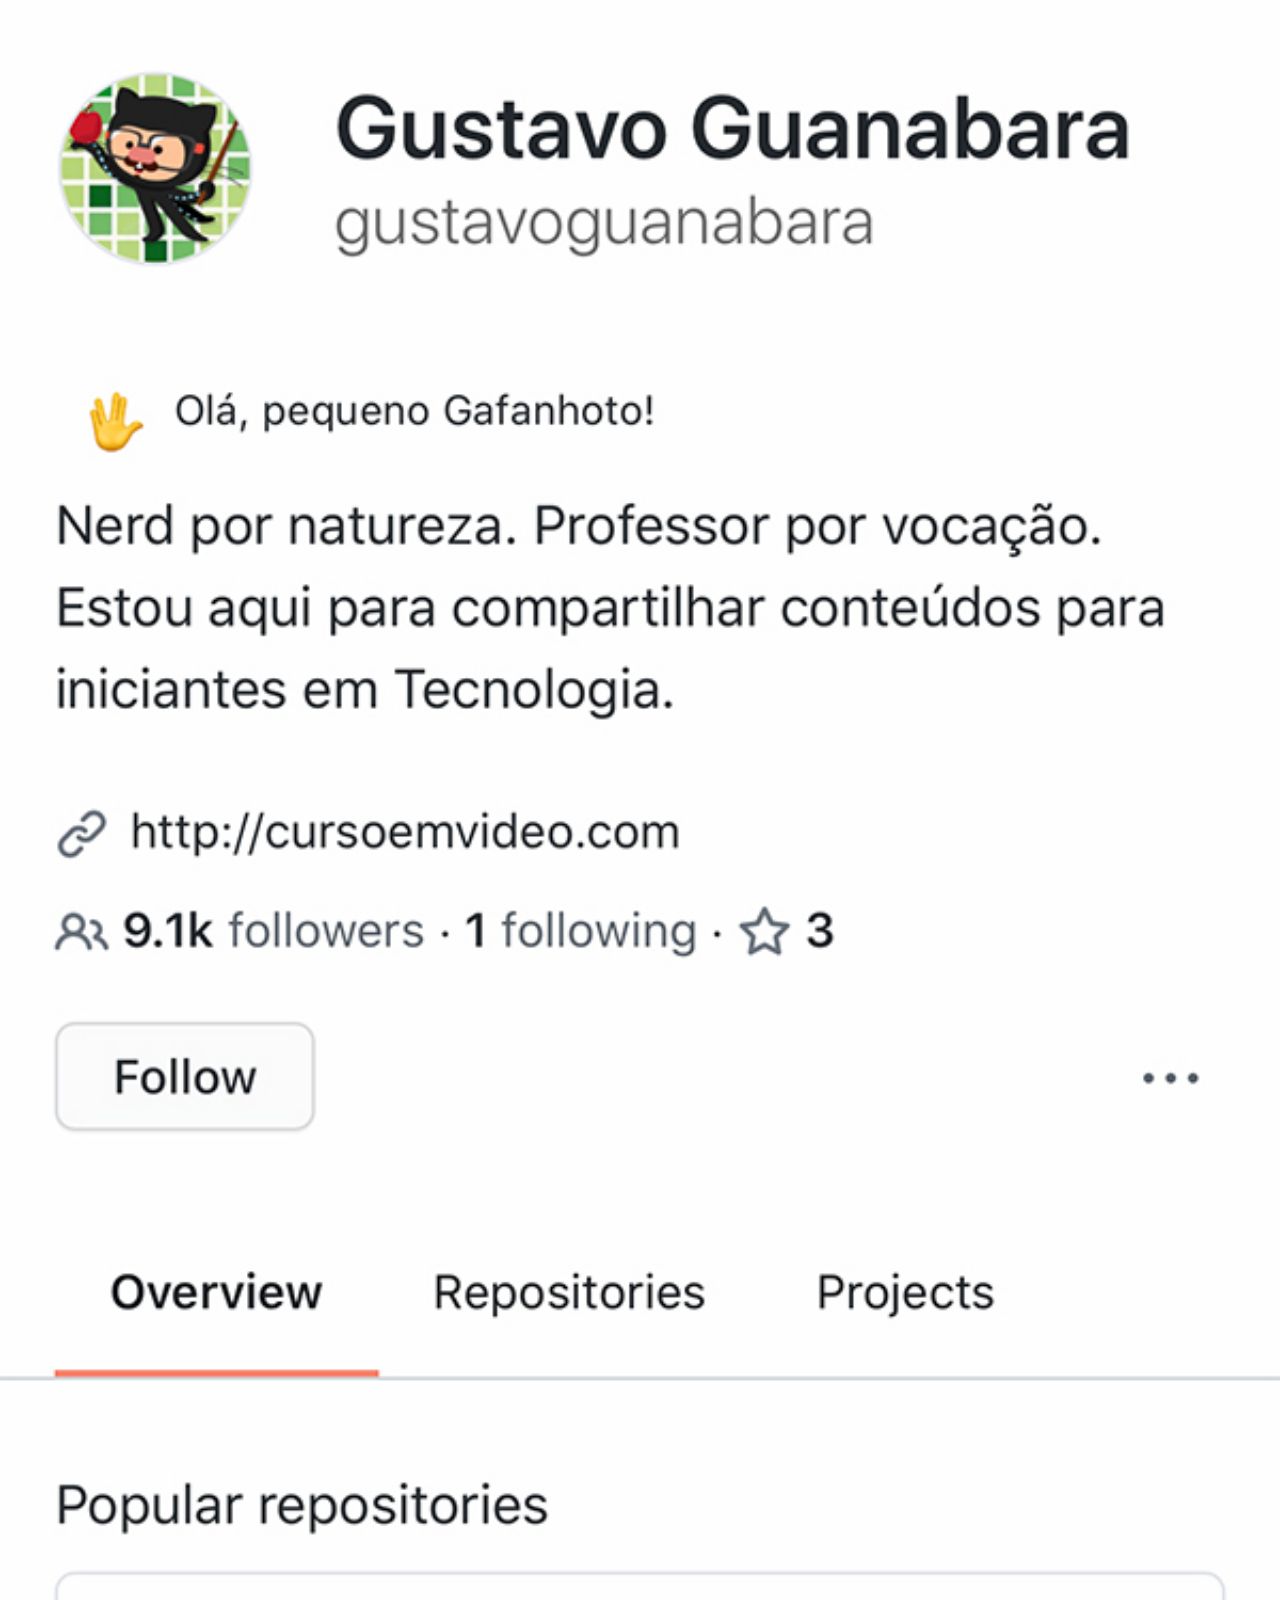
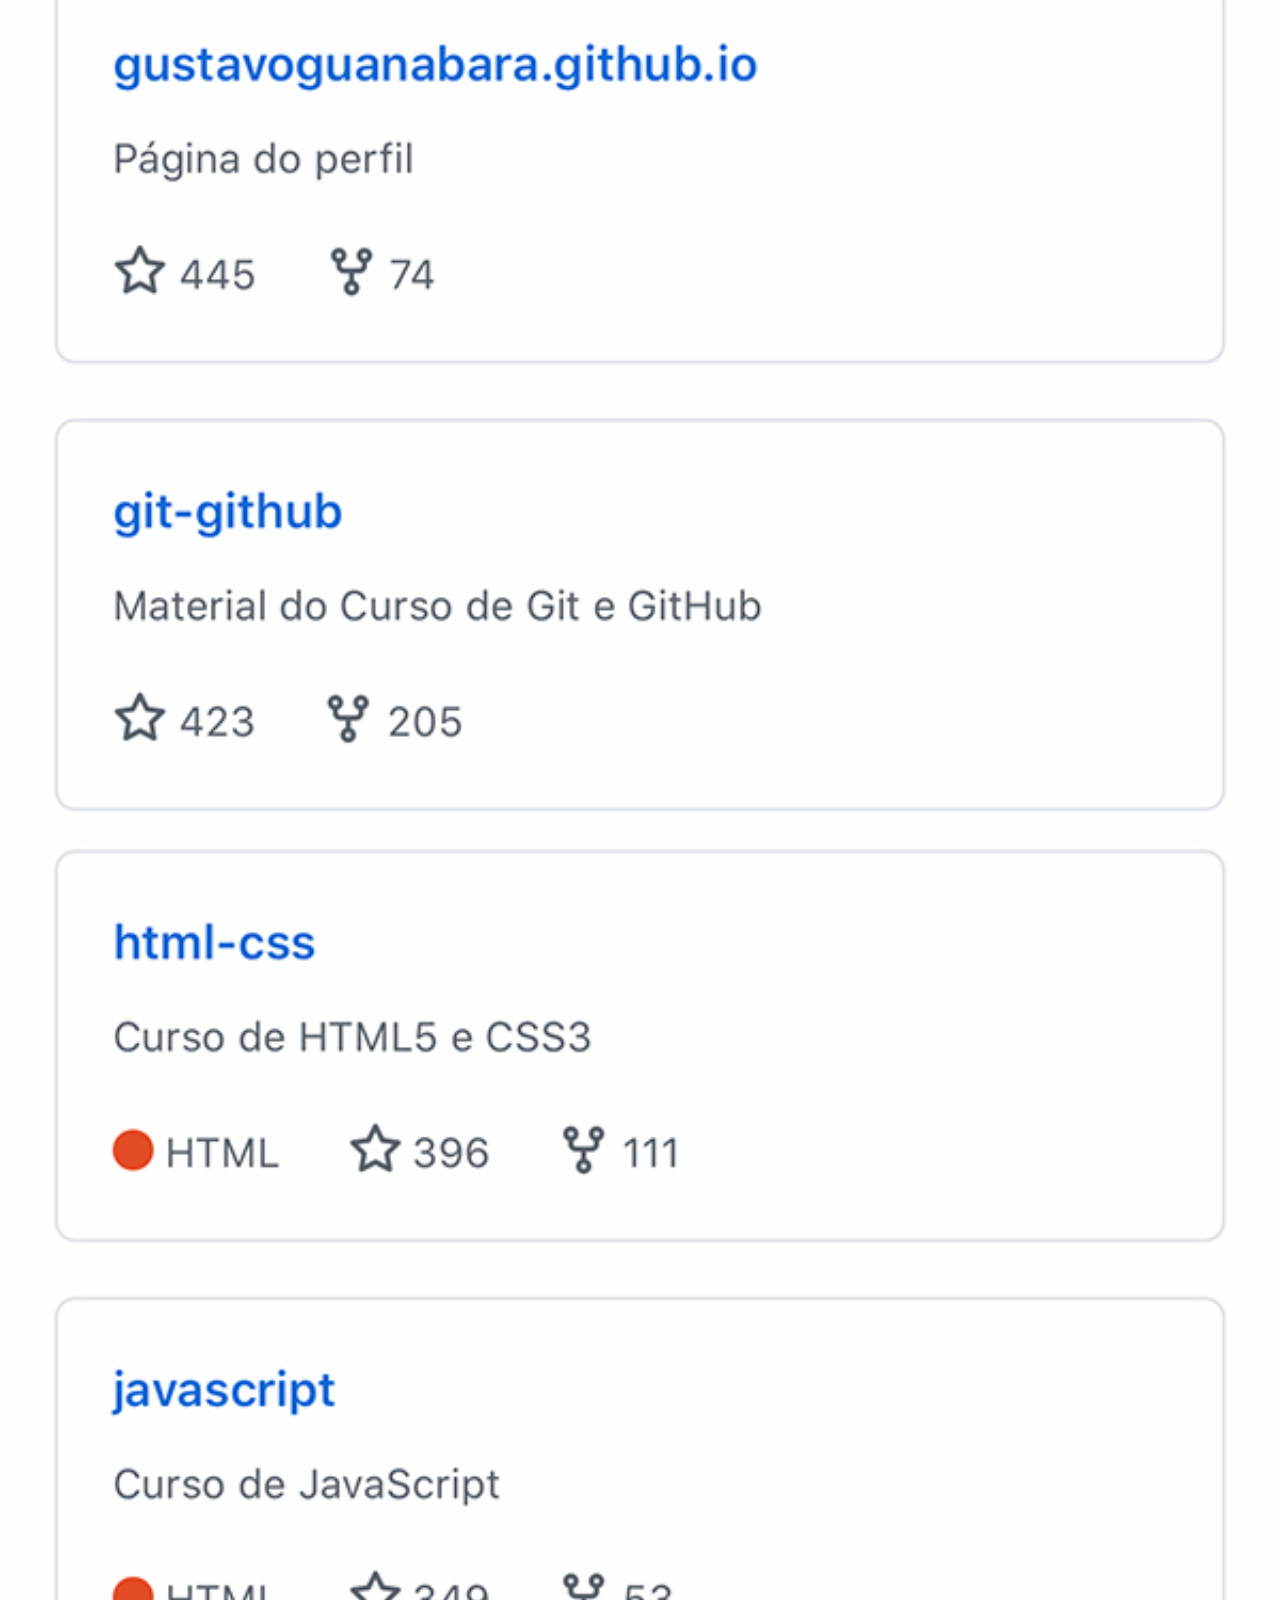
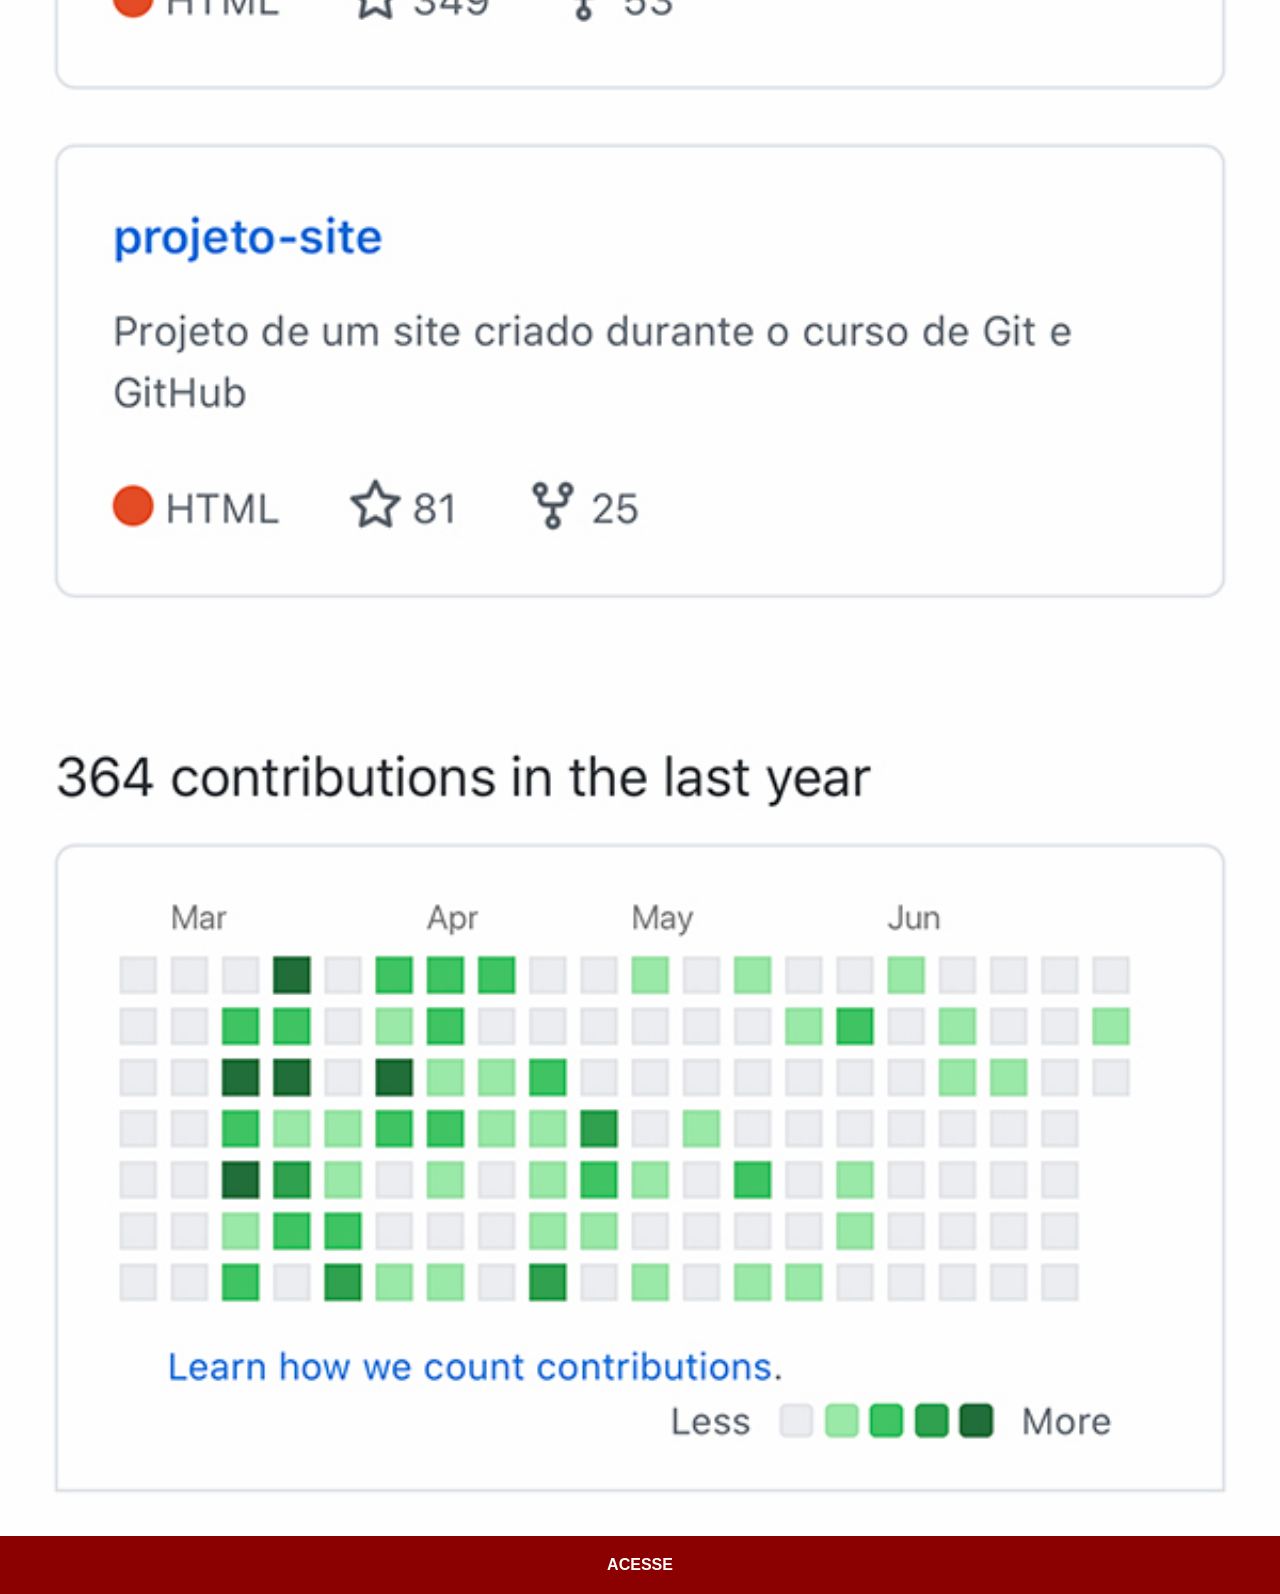
==== paginas/github.html @ a0c8f74c "Páginas colocadas" ====
<!DOCTYPE html>
<html lang="en">
<head>
    <meta charset="UTF-8">
    <meta name="viewport" content="width=device-width, initial-scale=1.0">
    <title>Document</title>
    <link rel="stylesheet" href="../estilos/social.css">
</head>
<body>
    <img src="../imagens/tela-github.jpg" alt="">
    <a href="https://github.com/gustavoguanabara" target="_blank">Acesse</a>
</body>
</html>
---- estilos/social.css ----
* {
    padding: 0px;
    margin: 0px;
    font-family: Arial, Helvetica, sans-serif;
}

::-webkit-scrollbar {
    width: 0px;
    height: 0px;
}

img {
    width: 100vw;
}

a {
    display: block;
    background-color: darkred;
    color: white;
    padding: 20px;
    text-align: center;
    font-weight: bolder;
    text-decoration: none;
    text-transform: uppercase;
}

a:hover {
    text-decoration: underline;
    transition: text-decoration 0.5s;
}
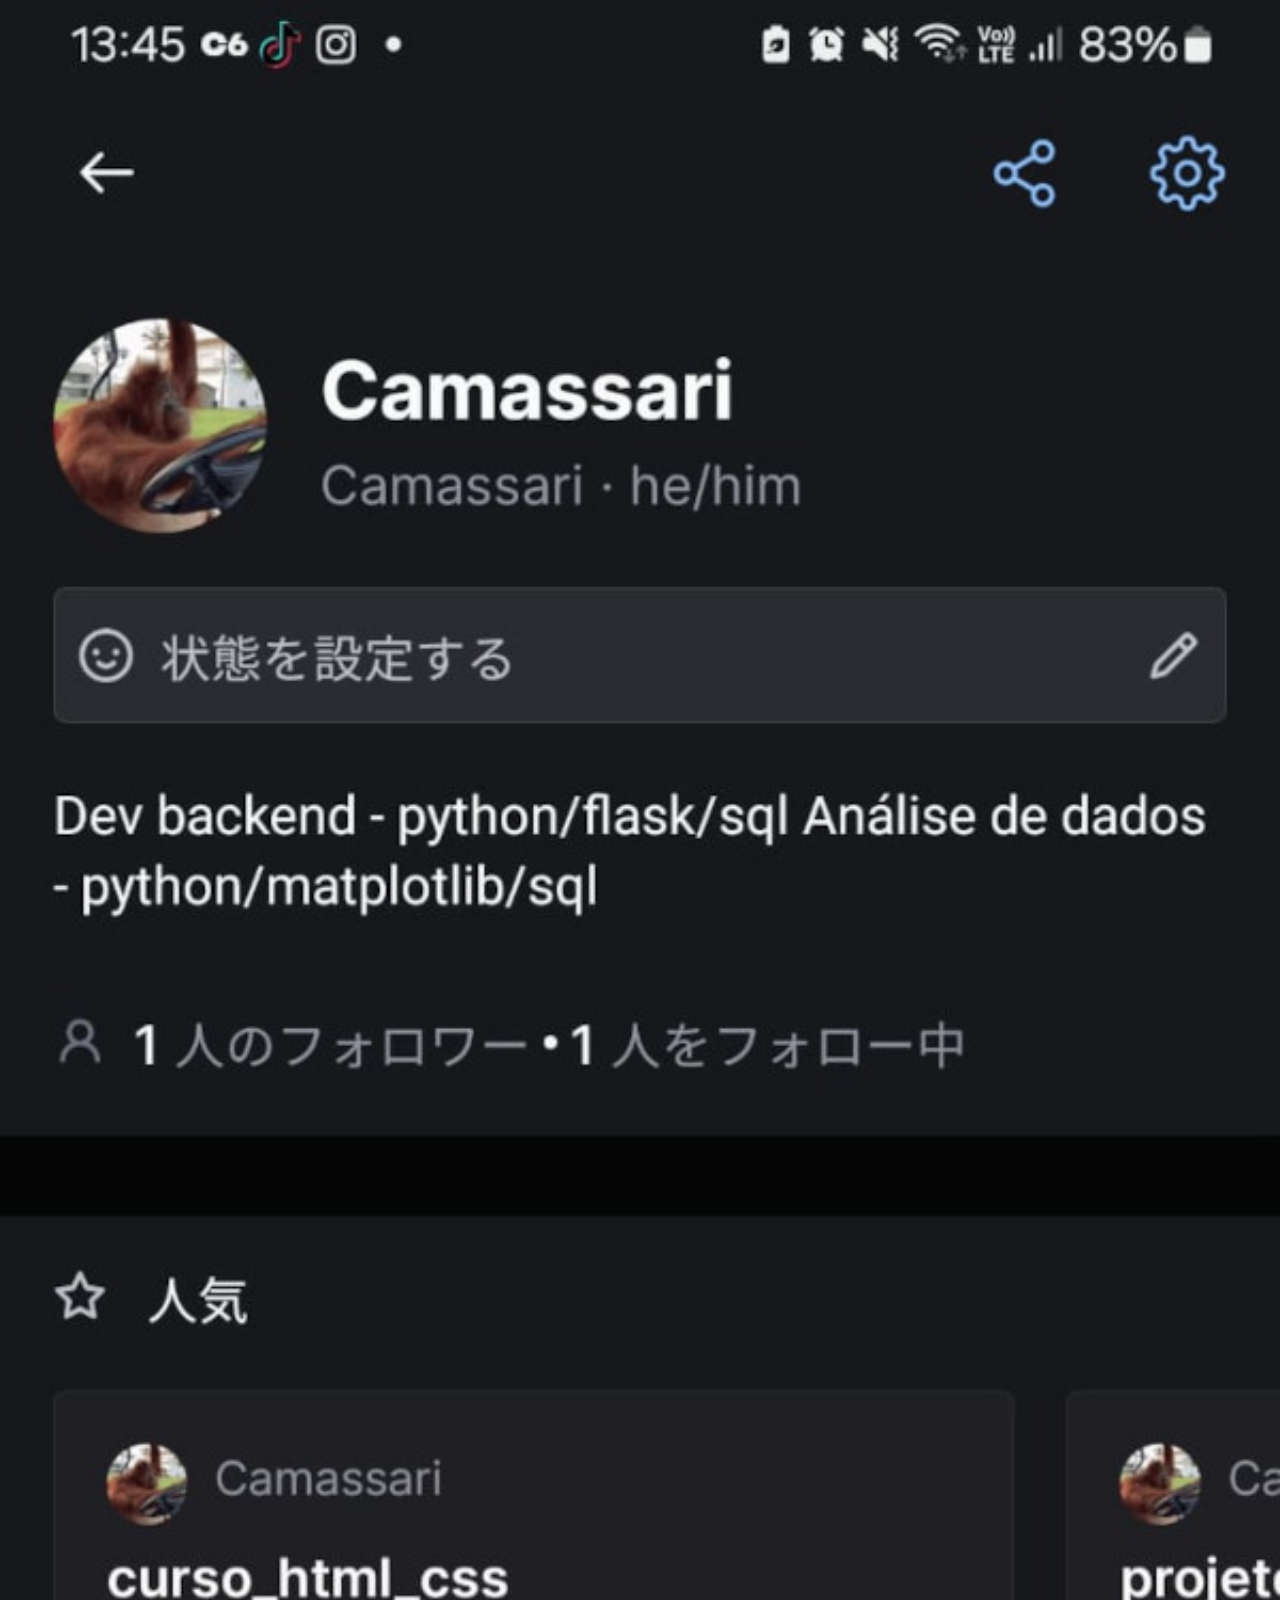
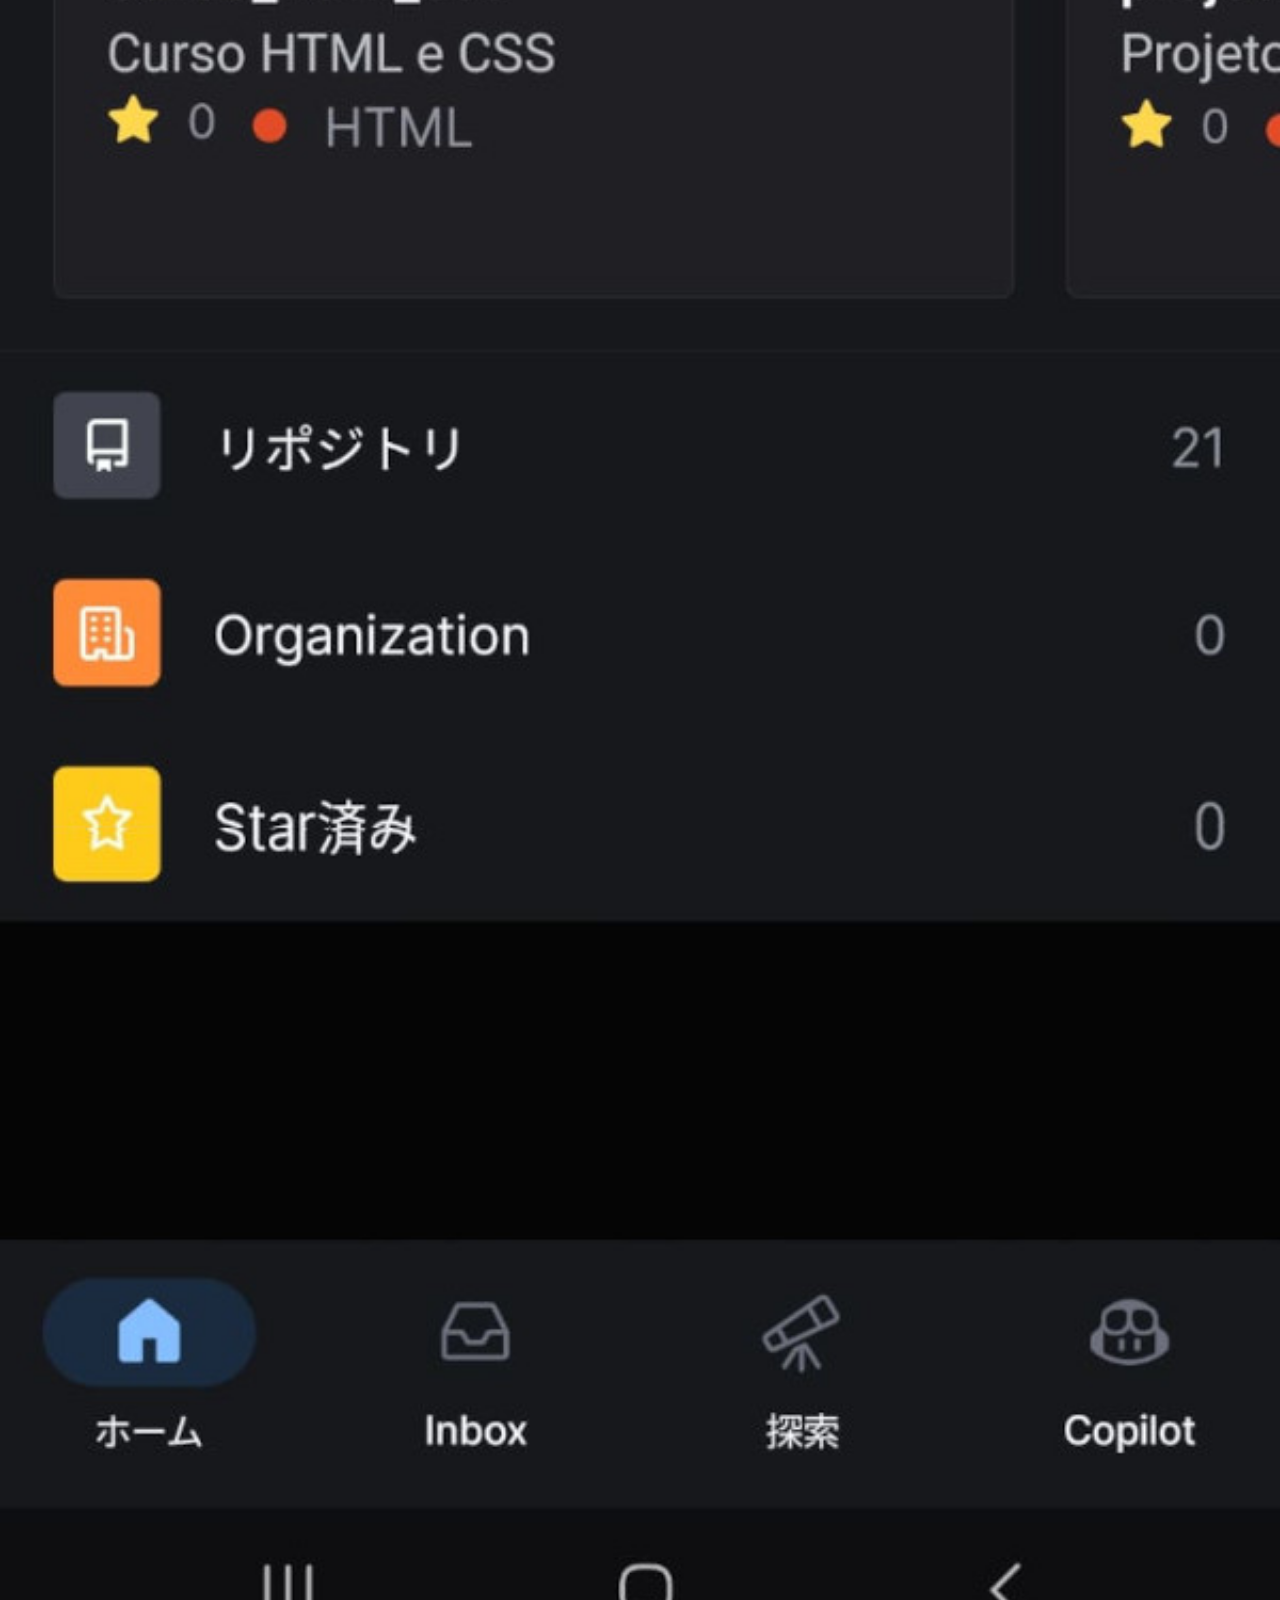
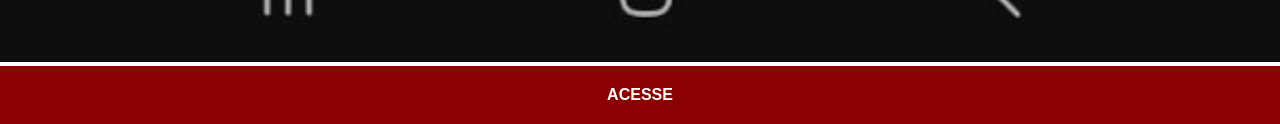
==== commit 1a8bace2: "Coloque minhas imagens" ====
--- a/paginas/github.html
+++ b/paginas/github.html
@@ -7,7 +7,7 @@
     <link rel="stylesheet" href="../estilos/social.css">
 </head>
 <body>
-    <img src="../imagens/tela-github.jpg" alt="">
+    <img src="../imagens/tela-github-enzo.jpeg" alt="">
     <a href="https://github.com/gustavoguanabara" target="_blank">Acesse</a>
 </body>
 </html>
